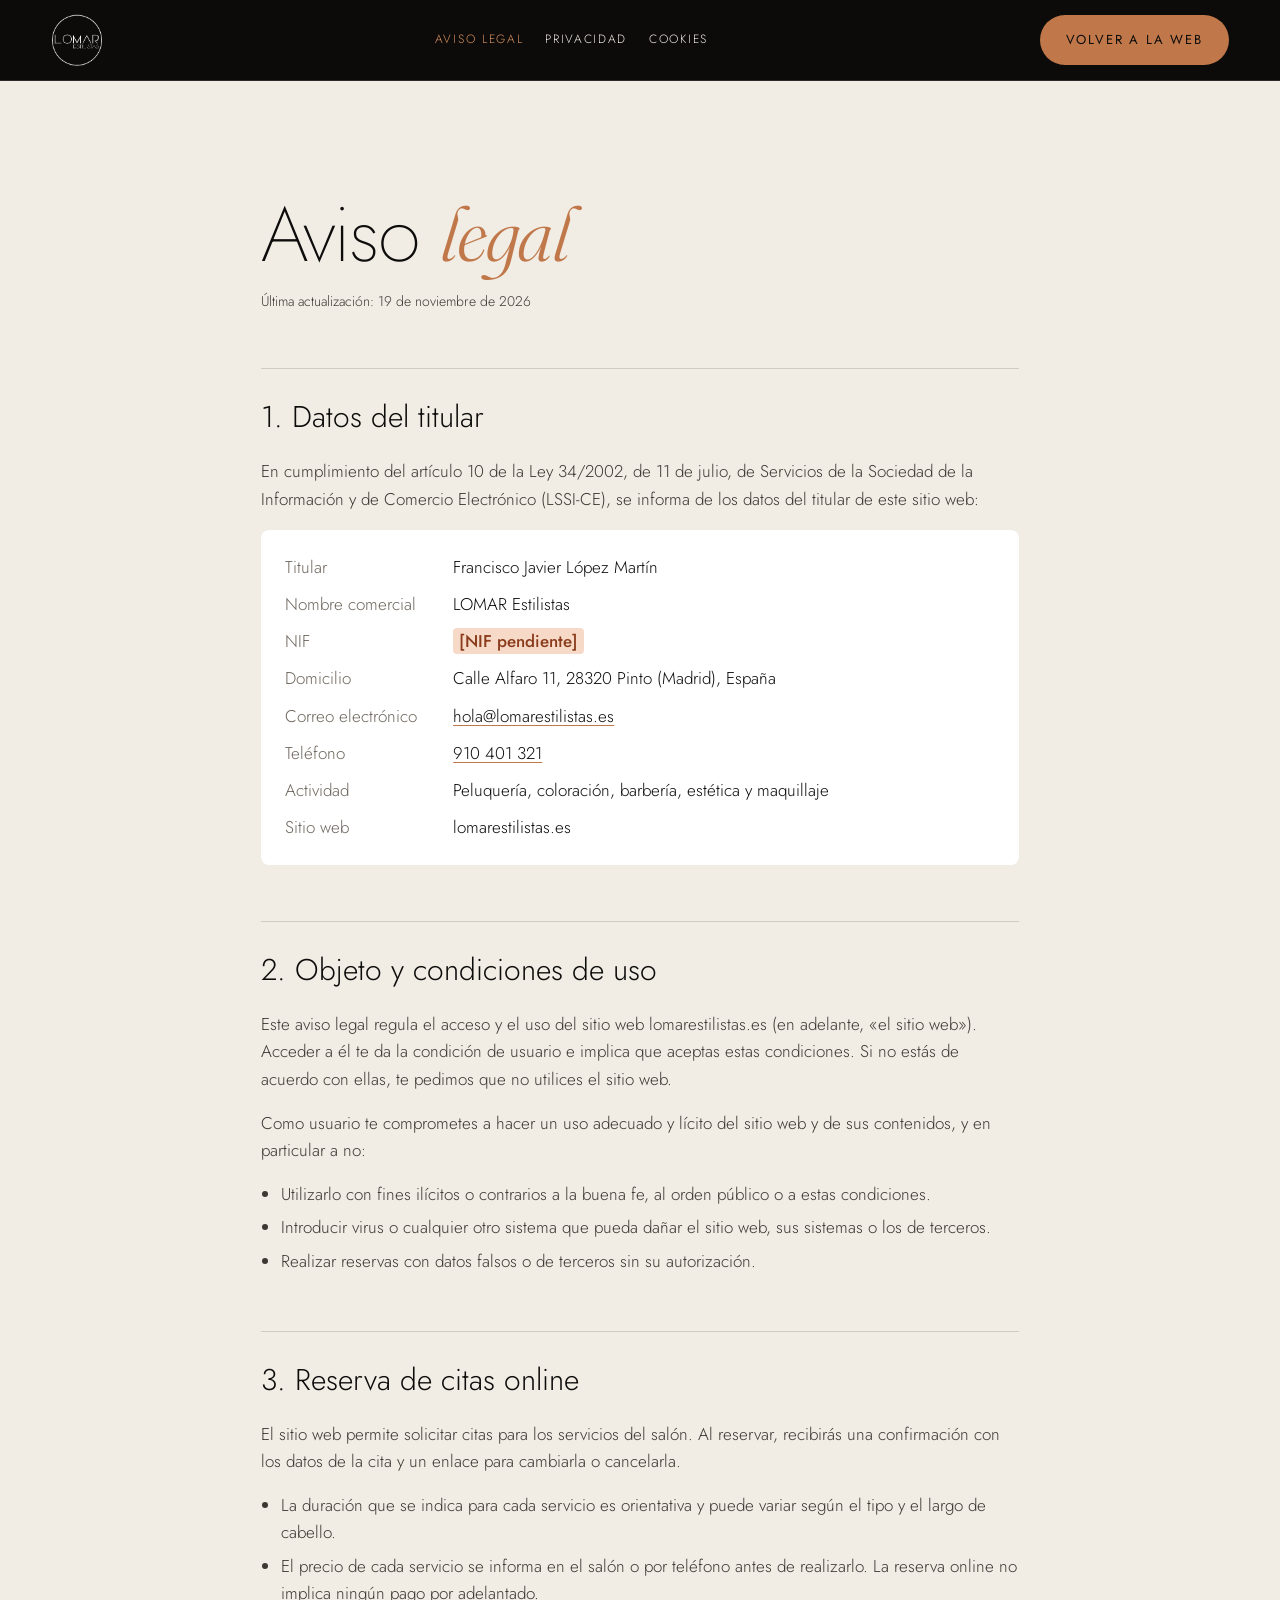
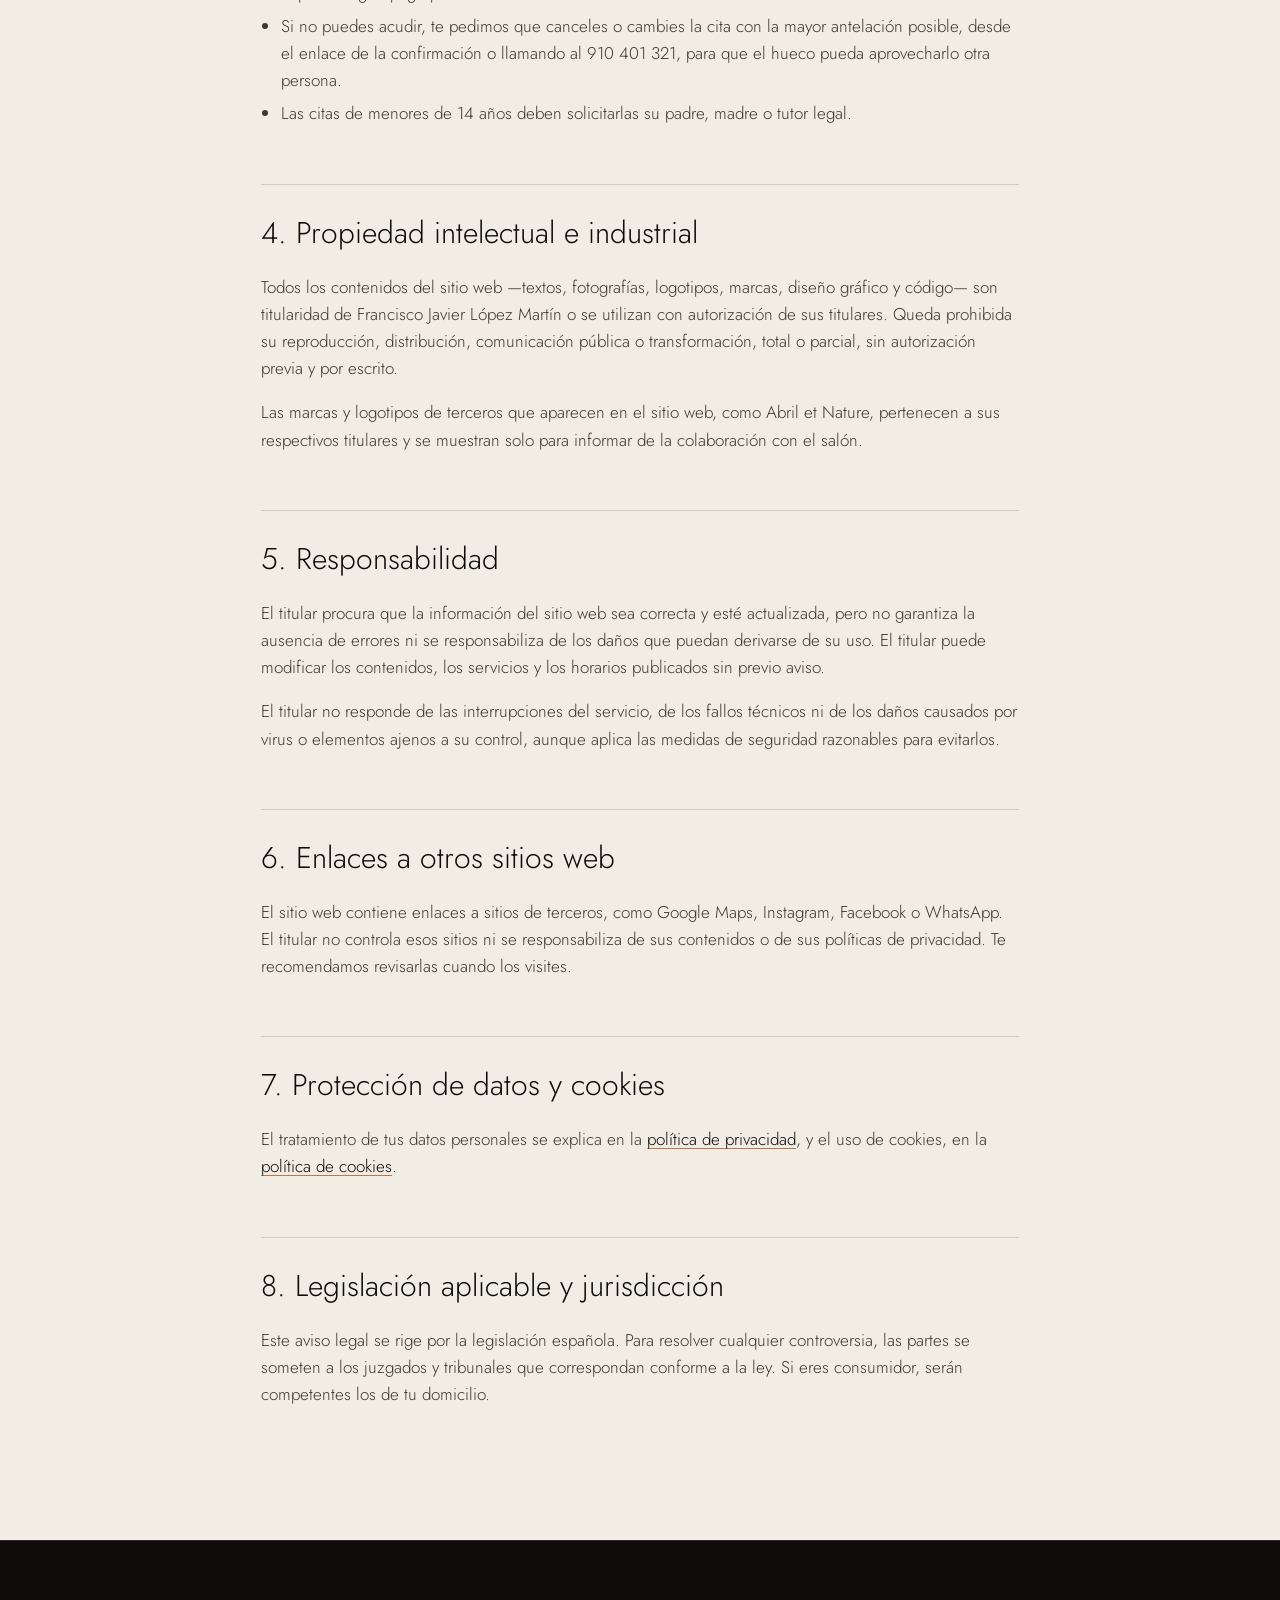
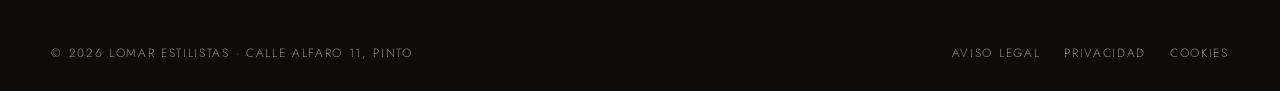
==== prototipo/aviso-legal.html @ d5538fc7 "Textos legales, fuentes locales y ajustes RGPD en la reserva - Aviso legal, política de privacidad y" ====
<!doctype html>
<html lang="es">
<head>
<meta charset="utf-8">
<meta name="viewport" content="width=device-width, initial-scale=1">
<title>Aviso legal · LOMAR Estilistas</title>
<meta name="robots" content="noindex,nofollow">
<meta name="theme-color" content="#0d0c0b">
<link rel="stylesheet" href="assets/css/fonts.css">
<link rel="stylesheet" href="assets/css/main.css">
</head>
<body>
<header class="legal-head">
  <a href="index.html" aria-label="Volver a la página de inicio"><img src="assets/img/logo-blanco.png" alt="LOMAR Estilistas"></a>
  <nav aria-label="Textos legales"><a href="aviso-legal.html" aria-current="page">Aviso legal</a><a href="privacidad.html">Privacidad</a><a href="cookies.html">Cookies</a></nav>
  <a class="btn btn--copper" href="index.html">Volver a la web</a>
</header>

<main class="legal">
  <div class="wrap">
    <h1>Aviso <em>legal</em></h1>
    <p class="legal__date">Última actualización: 19 de noviembre de 2026</p>

    <h2>1. Datos del titular</h2>
    <p>En cumplimiento del artículo 10 de la Ley 34/2002, de 11 de julio, de Servicios de la Sociedad de la Información y de Comercio Electrónico (LSSI-CE), se informa de los datos del titular de este sitio web:</p>
    <dl>
      <dt>Titular</dt><dd>Francisco Javier López Martín</dd>
      <dt>Nombre comercial</dt><dd>LOMAR Estilistas</dd>
      <dt>NIF</dt><dd><span class="pending">[NIF pendiente]</span></dd>
      <dt>Domicilio</dt><dd>Calle Alfaro 11, 28320 Pinto (Madrid), España</dd>
      <dt>Correo electrónico</dt><dd><a href="mailto:hola@lomarestilistas.es">hola@lomarestilistas.es</a></dd>
      <dt>Teléfono</dt><dd><a href="tel:+34910401321">910 401 321</a></dd>
      <dt>Actividad</dt><dd>Peluquería, coloración, barbería, estética y maquillaje</dd>
      <dt>Sitio web</dt><dd>lomarestilistas.es</dd>
    </dl>

    <h2>2. Objeto y condiciones de uso</h2>
    <p>Este aviso legal regula el acceso y el uso del sitio web lomarestilistas.es (en adelante, «el sitio web»). Acceder a él te da la condición de usuario e implica que aceptas estas condiciones. Si no estás de acuerdo con ellas, te pedimos que no utilices el sitio web.</p>
    <p>Como usuario te comprometes a hacer un uso adecuado y lícito del sitio web y de sus contenidos, y en particular a no:</p>
    <ul>
      <li>Utilizarlo con fines ilícitos o contrarios a la buena fe, al orden público o a estas condiciones.</li>
      <li>Introducir virus o cualquier otro sistema que pueda dañar el sitio web, sus sistemas o los de terceros.</li>
      <li>Realizar reservas con datos falsos o de terceros sin su autorización.</li>
    </ul>

    <h2>3. Reserva de citas online</h2>
    <p>El sitio web permite solicitar citas para los servicios del salón. Al reservar, recibirás una confirmación con los datos de la cita y un enlace para cambiarla o cancelarla.</p>
    <ul>
      <li>La duración que se indica para cada servicio es orientativa y puede variar según el tipo y el largo de cabello.</li>
      <li>El precio de cada servicio se informa en el salón o por teléfono antes de realizarlo. La reserva online no implica ningún pago por adelantado.</li>
      <li>Si no puedes acudir, te pedimos que canceles o cambies la cita con la mayor antelación posible, desde el enlace de la confirmación o llamando al 910 401 321, para que el hueco pueda aprovecharlo otra persona.</li>
      <li>Las citas de menores de 14 años deben solicitarlas su padre, madre o tutor legal.</li>
    </ul>

    <h2>4. Propiedad intelectual e industrial</h2>
    <p>Todos los contenidos del sitio web —textos, fotografías, logotipos, marcas, diseño gráfico y código— son titularidad de Francisco Javier López Martín o se utilizan con autorización de sus titulares. Queda prohibida su reproducción, distribución, comunicación pública o transformación, total o parcial, sin autorización previa y por escrito.</p>
    <p>Las marcas y logotipos de terceros que aparecen en el sitio web, como Abril et Nature, pertenecen a sus respectivos titulares y se muestran solo para informar de la colaboración con el salón.</p>

    <h2>5. Responsabilidad</h2>
    <p>El titular procura que la información del sitio web sea correcta y esté actualizada, pero no garantiza la ausencia de errores ni se responsabiliza de los daños que puedan derivarse de su uso. El titular puede modificar los contenidos, los servicios y los horarios publicados sin previo aviso.</p>
    <p>El titular no responde de las interrupciones del servicio, de los fallos técnicos ni de los daños causados por virus o elementos ajenos a su control, aunque aplica las medidas de seguridad razonables para evitarlos.</p>

    <h2>6. Enlaces a otros sitios web</h2>
    <p>El sitio web contiene enlaces a sitios de terceros, como Google Maps, Instagram, Facebook o WhatsApp. El titular no controla esos sitios ni se responsabiliza de sus contenidos o de sus políticas de privacidad. Te recomendamos revisarlas cuando los visites.</p>

    <h2>7. Protección de datos y cookies</h2>
    <p>El tratamiento de tus datos personales se explica en la <a href="privacidad.html">política de privacidad</a>, y el uso de cookies, en la <a href="cookies.html">política de cookies</a>.</p>

    <h2>8. Legislación aplicable y jurisdicción</h2>
    <p>Este aviso legal se rige por la legislación española. Para resolver cualquier controversia, las partes se someten a los juzgados y tribunales que correspondan conforme a la ley. Si eres consumidor, serán competentes los de tu domicilio.</p>
  </div>
</main>

<footer class="footer">
  <div class="wrap footer__bottom">
    <span>© 2026 LOMAR Estilistas · Calle Alfaro 11, Pinto</span>
    <nav><a href="aviso-legal.html">Aviso legal</a><a href="privacidad.html">Privacidad</a><a href="cookies.html">Cookies</a></nav>
  </div>
</footer>
</body>
</html>
---- prototipo/assets/css/fonts.css ----
/* Fuentes alojadas localmente (Jost y Fraunces, licencia SIL OFL). Sin peticiones a Google. */
/* Fraunces italic latin-ext */
@font-face {
  font-family: 'Fraunces';
  font-style: italic;
  font-weight: 300 500;
  font-display: swap;
  src: url(../fonts/fraunces-italic-latin-ext.woff2) format('woff2');
  unicode-range: U+0100-02BA, U+02BD-02C5, U+02C7-02CC, U+02CE-02D7, U+02DD-02FF, U+0304, U+0308, U+0329, U+1D00-1DBF, U+1E00-1E9F, U+1EF2-1EFF, U+2020, U+20A0-20AB, U+20AD-20C4, U+2113, U+2C60-2C7F, U+A720-A7FF;
}
/* Fraunces italic latin */
@font-face {
  font-family: 'Fraunces';
  font-style: italic;
  font-weight: 300 500;
  font-display: swap;
  src: url(../fonts/fraunces-italic-latin.woff2) format('woff2');
  unicode-range: U+0000-00FF, U+0131, U+0152-0153, U+02BB-02BC, U+02C6, U+02DA, U+02DC, U+0304, U+0308, U+0329, U+2000-206F, U+20AC, U+2122, U+2191, U+2193, U+2212, U+2215, U+FEFF, U+FFFD;
}
/* Fraunces normal latin-ext */
@font-face {
  font-family: 'Fraunces';
  font-style: normal;
  font-weight: 300 500;
  font-display: swap;
  src: url(../fonts/fraunces-normal-latin-ext.woff2) format('woff2');
  unicode-range: U+0100-02BA, U+02BD-02C5, U+02C7-02CC, U+02CE-02D7, U+02DD-02FF, U+0304, U+0308, U+0329, U+1D00-1DBF, U+1E00-1E9F, U+1EF2-1EFF, U+2020, U+20A0-20AB, U+20AD-20C4, U+2113, U+2C60-2C7F, U+A720-A7FF;
}
/* Fraunces normal latin */
@font-face {
  font-family: 'Fraunces';
  font-style: normal;
  font-weight: 300 500;
  font-display: swap;
  src: url(../fonts/fraunces-normal-latin.woff2) format('woff2');
  unicode-range: U+0000-00FF, U+0131, U+0152-0153, U+02BB-02BC, U+02C6, U+02DA, U+02DC, U+0304, U+0308, U+0329, U+2000-206F, U+20AC, U+2122, U+2191, U+2193, U+2212, U+2215, U+FEFF, U+FFFD;
}
/* Jost normal latin-ext */
@font-face {
  font-family: 'Jost';
  font-style: normal;
  font-weight: 200;
  font-display: swap;
  src: url(../fonts/jost-normal-latin-ext.woff2) format('woff2');
  unicode-range: U+0100-02BA, U+02BD-02C5, U+02C7-02CC, U+02CE-02D7, U+02DD-02FF, U+0304, U+0308, U+0329, U+1D00-1DBF, U+1E00-1E9F, U+1EF2-1EFF, U+2020, U+20A0-20AB, U+20AD-20C4, U+2113, U+2C60-2C7F, U+A720-A7FF;
}
/* Jost normal latin */
@font-face {
  font-family: 'Jost';
  font-style: normal;
  font-weight: 200;
  font-display: swap;
  src: url(../fonts/jost-normal-latin.woff2) format('woff2');
  unicode-range: U+0000-00FF, U+0131, U+0152-0153, U+02BB-02BC, U+02C6, U+02DA, U+02DC, U+0304, U+0308, U+0329, U+2000-206F, U+20AC, U+2122, U+2191, U+2193, U+2212, U+2215, U+FEFF, U+FFFD;
}
/* Jost normal latin-ext */
@font-face {
  font-family: 'Jost';
  font-style: normal;
  font-weight: 300;
  font-display: swap;
  src: url(../fonts/jost-normal-latin-ext.woff2) format('woff2');
  unicode-range: U+0100-02BA, U+02BD-02C5, U+02C7-02CC, U+02CE-02D7, U+02DD-02FF, U+0304, U+0308, U+0329, U+1D00-1DBF, U+1E00-1E9F, U+1EF2-1EFF, U+2020, U+20A0-20AB, U+20AD-20C4, U+2113, U+2C60-2C7F, U+A720-A7FF;
}
/* Jost normal latin */
@font-face {
  font-family: 'Jost';
  font-style: normal;
  font-weight: 300;
  font-display: swap;
  src: url(../fonts/jost-normal-latin.woff2) format('woff2');
  unicode-range: U+0000-00FF, U+0131, U+0152-0153, U+02BB-02BC, U+02C6, U+02DA, U+02DC, U+0304, U+0308, U+0329, U+2000-206F, U+20AC, U+2122, U+2191, U+2193, U+2212, U+2215, U+FEFF, U+FFFD;
}
/* Jost normal latin-ext */
@font-face {
  font-family: 'Jost';
  font-style: normal;
  font-weight: 400;
  font-display: swap;
  src: url(../fonts/jost-normal-latin-ext.woff2) format('woff2');
  unicode-range: U+0100-02BA, U+02BD-02C5, U+02C7-02CC, U+02CE-02D7, U+02DD-02FF, U+0304, U+0308, U+0329, U+1D00-1DBF, U+1E00-1E9F, U+1EF2-1EFF, U+2020, U+20A0-20AB, U+20AD-20C4, U+2113, U+2C60-2C7F, U+A720-A7FF;
}
/* Jost normal latin */
@font-face {
  font-family: 'Jost';
  font-style: normal;
  font-weight: 400;
  font-display: swap;
  src: url(../fonts/jost-normal-latin.woff2) format('woff2');
  unicode-range: U+0000-00FF, U+0131, U+0152-0153, U+02BB-02BC, U+02C6, U+02DA, U+02DC, U+0304, U+0308, U+0329, U+2000-206F, U+20AC, U+2122, U+2191, U+2193, U+2212, U+2215, U+FEFF, U+FFFD;
}
/* Jost normal latin-ext */
@font-face {
  font-family: 'Jost';
  font-style: normal;
  font-weight: 500;
  font-display: swap;
  src: url(../fonts/jost-normal-latin-ext.woff2) format('woff2');
  unicode-range: U+0100-02BA, U+02BD-02C5, U+02C7-02CC, U+02CE-02D7, U+02DD-02FF, U+0304, U+0308, U+0329, U+1D00-1DBF, U+1E00-1E9F, U+1EF2-1EFF, U+2020, U+20A0-20AB, U+20AD-20C4, U+2113, U+2C60-2C7F, U+A720-A7FF;
}
/* Jost normal latin */
@font-face {
  font-family: 'Jost';
  font-style: normal;
  font-weight: 500;
  font-display: swap;
  src: url(../fonts/jost-normal-latin.woff2) format('woff2');
  unicode-range: U+0000-00FF, U+0131, U+0152-0153, U+02BB-02BC, U+02C6, U+02DA, U+02DC, U+0304, U+0308, U+0329, U+2000-206F, U+20AC, U+2122, U+2191, U+2193, U+2212, U+2215, U+FEFF, U+FFFD;
}
---- prototipo/assets/css/main.css ----
/* ==========================================================
   LOMAR Estilistas — prototipo de diseño
   ========================================================== */
:root{
  --ink:#0d0c0b; --ink-2:#171513; --ink-3:#221f1c;
  --bone:#f1ece4; --bone-2:#e5ddd0; --sand:#cfc4b3;
  --muted:#8e877c; --muted-dark:#6d665c;
  --copper:#c0784a; --copper-2:#d8925f;
  --line:rgba(241,236,228,.14); --line-dark:rgba(13,12,11,.14);
  --sans:"Jost",system-ui,sans-serif;
  --serif:"Fraunces",Georgia,serif;
  --gutter:clamp(16px,4vw,56px);
  --ease:cubic-bezier(.77,0,.18,1);
  --ease-out:cubic-bezier(.16,1,.3,1);
}
*,*::before,*::after{box-sizing:border-box}
html{scroll-behavior:smooth;-webkit-text-size-adjust:100%}
body{margin:0;background:var(--ink);color:var(--bone);font-family:var(--sans);font-weight:300;font-size:17px;line-height:1.6;overflow-x:hidden;-webkit-font-smoothing:antialiased}
body.is-loading,body.is-locked{overflow:hidden}
img{display:block;max-width:100%}
a{color:inherit;text-decoration:none}
button{font:inherit;color:inherit;background:none;border:0;cursor:pointer;padding:0}
em{font-family:var(--serif);font-style:italic;font-weight:300}
.wrap{width:100%;max-width:1440px;margin:0 auto;padding:0 var(--gutter)}
.section--bone{background:var(--bone);color:var(--ink)}
.eyebrow{font-size:12px;letter-spacing:.22em;text-transform:uppercase;font-weight:400;margin:0 0 24px;opacity:.75}
.h2{font-size:clamp(44px,7vw,112px);line-height:.95;font-weight:200;letter-spacing:-.02em;margin:0}
.h2 em{color:var(--copper)}
.h3{font-size:clamp(26px,2.6vw,38px);line-height:1.1;font-weight:300;margin:0}
.dot{display:inline-block;width:8px;height:8px;border-radius:50%;background:#6fcf8e;box-shadow:0 0 0 0 rgba(111,207,142,.6);animation:pulse 2s infinite}
.dot.is-closed{background:#d0694f;box-shadow:none;animation:none}
@keyframes pulse{70%{box-shadow:0 0 0 10px rgba(111,207,142,0)}100%{box-shadow:0 0 0 0 rgba(111,207,142,0)}}

/* ---------- Botones ---------- */
.btn{position:relative;display:inline-flex;align-items:center;gap:12px;padding:15px 26px;border-radius:999px;font-size:13px;letter-spacing:.14em;text-transform:uppercase;font-weight:400;overflow:hidden;isolation:isolate;transition:color .5s var(--ease),transform .3s var(--ease-out),opacity .3s;white-space:nowrap}
.btn::before{content:"";position:absolute;inset:0;z-index:-1;border-radius:inherit;transform:translateY(101%);transition:transform .55s var(--ease)}
.btn:hover::before{transform:none}
.btn--copper{background:var(--copper);color:var(--ink)}
.btn--copper::before{background:var(--bone)}
.btn--light{background:var(--bone);color:var(--ink)}
.btn--light::before{background:var(--copper)}
.btn--outline{border:1px solid currentColor}
.btn--outline::before{background:var(--bone)}
.btn--outline:hover{color:var(--ink)}
.btn--ghost{padding-left:0;padding-right:0}
.btn--xl{padding:24px 40px;font-size:15px}
.btn[disabled]{opacity:.35;pointer-events:none}
.arrow{display:inline-block;width:18px;height:1px;background:currentColor;position:relative;transition:width .4s var(--ease)}
.arrow::after{content:"";position:absolute;right:0;top:-4px;width:8px;height:8px;border-top:1px solid currentColor;border-right:1px solid currentColor;transform:rotate(45deg)}
.btn:hover .arrow{width:28px}
.link-underline{position:relative;font-size:13px;letter-spacing:.14em;text-transform:uppercase;padding-bottom:4px;display:inline-block}
.link-underline::after{content:"";position:absolute;left:0;bottom:0;width:100%;height:1px;background:currentColor;transform-origin:right;transition:transform .6s var(--ease)}
.link-underline:hover::after{transform:scaleX(0);transform-origin:left;animation:line .9s var(--ease) .1s forwards}
@keyframes line{from{transform:scaleX(0);transform-origin:left}to{transform:scaleX(1);transform-origin:left}}

/* ---------- Cargador ---------- */
.loader{position:fixed;inset:0;z-index:100;background:var(--ink);display:flex;align-items:center;justify-content:center;flex-direction:column;gap:20px;transition:clip-path 1.1s var(--ease);clip-path:inset(0 0 0 0)}
.loader__word{display:flex;gap:.08em;font-size:clamp(56px,12vw,160px);font-weight:200;letter-spacing:.06em;overflow:hidden}
.loader__word span{display:inline-block;transform:translateY(110%);animation:up .9s var(--ease) forwards}
.loader__word span:nth-child(2){animation-delay:.06s}.loader__word span:nth-child(3){animation-delay:.12s}.loader__word span:nth-child(4){animation-delay:.18s}.loader__word span:nth-child(5){animation-delay:.24s}
.loader__count{font-size:12px;letter-spacing:.3em;color:var(--muted)}
body.is-loaded .loader{clip-path:inset(0 0 100% 0)}
@keyframes up{to{transform:none}}

/* ---------- Cursor ---------- */
.cursor{position:fixed;left:0;top:0;z-index:90;width:12px;height:12px;margin:-6px 0 0 -6px;border-radius:50%;background:var(--bone);mix-blend-mode:difference;pointer-events:none;transition:width .35s var(--ease-out),height .35s var(--ease-out),margin .35s var(--ease-out),background .3s;display:flex;align-items:center;justify-content:center}
.cursor.is-hover{width:44px;height:44px;margin:-22px 0 0 -22px}
.cursor.is-label{width:96px;height:96px;margin:-48px 0 0 -48px;background:var(--copper);mix-blend-mode:normal}
.cursor__label{font-size:11px;letter-spacing:.16em;text-transform:uppercase;color:var(--ink);opacity:0;transition:opacity .2s}
.cursor.is-label .cursor__label{opacity:1}
@media (hover:none),(pointer:coarse){.cursor{display:none}}

/* ---------- Navegación ---------- */
.nav{position:fixed;inset:0 0 auto;z-index:50;display:flex;align-items:center;justify-content:space-between;gap:24px;padding:18px var(--gutter);transition:transform .6s var(--ease),background .4s,padding .4s}
.nav.is-scrolled{background:rgba(13,12,11,.9);backdrop-filter:blur(14px);-webkit-backdrop-filter:blur(14px);padding-top:10px;padding-bottom:10px}
.nav.is-hidden{transform:translateY(-100%)}
.nav__logo img{width:64px;height:64px;object-fit:contain;transition:width .4s,height .4s}
.nav.is-scrolled .nav__logo img{width:48px;height:48px}
.nav__links{display:flex;gap:34px;font-size:13px;letter-spacing:.16em;text-transform:uppercase}
.nav__links a{position:relative;padding:4px 0}
.nav__links a::after{content:"";position:absolute;left:0;bottom:0;height:1px;width:100%;background:var(--copper);transform:scaleX(0);transform-origin:right;transition:transform .5s var(--ease)}
.nav__links a:hover::after,.nav__links a.is-current::after{transform:scaleX(1);transform-origin:left}
.nav__actions{display:flex;align-items:center;gap:22px}
.nav__tel{font-size:13px;letter-spacing:.12em}
.nav__burger{display:none;width:44px;height:44px;position:relative}
.nav__burger span{position:absolute;left:10px;right:10px;height:1px;background:var(--bone);transition:transform .5s var(--ease)}
.nav__burger span:first-child{top:18px}.nav__burger span:last-child{top:26px}
body.menu-open .nav__burger span:first-child{transform:translateY(4px) rotate(45deg)}
body.menu-open .nav__burger span:last-child{transform:translateY(-4px) rotate(-45deg)}
.menu{position:fixed;inset:0;z-index:45;background:var(--ink-2);display:flex;flex-direction:column;justify-content:center;padding:100px var(--gutter) 40px;clip-path:circle(0% at calc(100% - 40px) 40px);transition:clip-path .9s var(--ease);visibility:hidden}
body.menu-open .menu{clip-path:circle(150% at calc(100% - 40px) 40px);visibility:visible}
.menu nav{display:flex;flex-direction:column;gap:6px}
.menu nav a{font-size:clamp(40px,11vw,72px);font-weight:200;line-height:1.1;display:flex;align-items:baseline;gap:14px;transform:translateY(40px);opacity:0;transition:transform .8s var(--ease-out),opacity .8s}
.menu nav a small{font-size:12px;color:var(--copper);letter-spacing:.2em}
body.menu-open .menu nav a{transform:none;opacity:1}
body.menu-open .menu nav a:nth-child(2){transition-delay:.05s}body.menu-open .menu nav a:nth-child(3){transition-delay:.1s}body.menu-open .menu nav a:nth-child(4){transition-delay:.15s}body.menu-open .menu nav a:nth-child(5){transition-delay:.2s}
.menu__foot{margin-top:auto;display:flex;justify-content:space-between;font-size:13px;letter-spacing:.14em;text-transform:uppercase;color:var(--muted)}

/* ---------- Hero ---------- */
.hero{position:relative;height:100vh;height:100svh;min-height:620px;overflow:hidden;display:flex;flex-direction:column;justify-content:flex-end}
.hero__slides{position:absolute;inset:0}
.hero__slide{position:absolute;inset:0;margin:0;clip-path:inset(0 0 0 100%);transition:clip-path 1.4s var(--ease);z-index:1}
.hero__slide.is-active{clip-path:inset(0 0 0 0);z-index:2}
.hero__slide.is-leaving{clip-path:inset(0 0 0 0);z-index:1}
.hero__slide img{width:100%;height:100%;object-fit:cover;transform:scale(1.18);transition:transform 7s linear}
.hero__slide.is-active img{transform:scale(1.04)}
.hero__shade{position:absolute;inset:0;z-index:3;background:linear-gradient(180deg,rgba(13,12,11,.55) 0%,rgba(13,12,11,.1) 35%,rgba(13,12,11,.35) 60%,rgba(13,12,11,.92) 100%)}
.hero__content{position:relative;z-index:5;padding:0 var(--gutter);margin-bottom:clamp(110px,16vh,170px)}
.hero__eyebrow{display:flex;align-items:center;gap:12px}
.hero__title{font-size:clamp(46px,8.4vw,140px);line-height:.98;font-weight:200;letter-spacing:-.025em;margin:0 0 40px;max-width:14ch}
.line{display:block;overflow:hidden;padding-bottom:.08em}
.line>span{display:block;transform:translateY(110%);transition:transform 1.3s var(--ease)}
body.is-loaded .hero .line>span{transform:none}
body.is-loaded .hero .line:nth-child(2)>span{transition-delay:.12s}
.hero__rotator{position:relative;display:inline-grid;justify-items:start;color:var(--copper-2);vertical-align:bottom}
.hero__rotator span{grid-area:1/1;transform:translateY(100%);opacity:0;transition:transform .9s var(--ease),opacity .6s}
.hero__rotator span.is-active{transform:none;opacity:1}
.hero__rotator span.is-out{transform:translateY(-100%);opacity:0}
.hero__cta{display:flex;align-items:center;gap:32px;flex-wrap:wrap;opacity:0;transform:translateY(20px);transition:opacity 1s .5s,transform 1s .5s var(--ease-out)}
body.is-loaded .hero__cta,body.is-loaded .hero__eyebrow{opacity:1;transform:none}
.hero__eyebrow{opacity:0;transition:opacity 1s .3s}
.hero__bottom{position:absolute;z-index:5;left:0;right:0;bottom:0;display:grid;grid-template-columns:1fr auto 1fr;align-items:center;gap:20px;padding:24px var(--gutter);border-top:1px solid var(--line);font-size:12px;letter-spacing:.18em;text-transform:uppercase}
.hero__status{display:flex;align-items:center;gap:10px}
.hero__counter{display:flex;align-items:center;gap:14px}
.hero__counter i{display:block;width:120px;height:1px;background:var(--line);position:relative;overflow:hidden}
.hero__counter b{position:absolute;inset:0;background:var(--bone);transform-origin:left;transform:scaleX(0)}
.hero__scroll{justify-self:end;display:flex;align-items:center;gap:10px}
.hero__scroll::after{content:"";width:1px;height:28px;background:var(--bone);animation:scrollhint 2s var(--ease) infinite;transform-origin:top}
@keyframes scrollhint{0%{transform:scaleY(0)}50%{transform:scaleY(1);transform-origin:top}51%{transform-origin:bottom}100%{transform:scaleY(0);transform-origin:bottom}}
.hero__wordmark{position:absolute;z-index:4;right:-.04em;top:50%;transform:translateY(-58%);font-size:32vw;font-weight:200;line-height:1;letter-spacing:-.02em;color:transparent;-webkit-text-stroke:1px rgba(241,236,228,.18);pointer-events:none;white-space:nowrap}

/* ---------- Marquee ---------- */
.marquee{background:var(--bone);color:var(--ink);overflow:hidden;padding:22px 0;border-bottom:1px solid var(--line-dark)}
.marquee__track{display:flex;gap:40px;width:max-content;font-size:clamp(28px,4vw,56px);font-weight:200;text-transform:uppercase;letter-spacing:.02em;align-items:center;will-change:transform}
.marquee__track i{font-style:normal;color:var(--copper);font-size:.5em}
.marquee__track span:nth-of-type(even){font-family:var(--serif);font-style:italic;text-transform:none;font-weight:300}

/* ---------- Intro ---------- */
.intro{padding:clamp(90px,14vw,200px) 0}
.intro__grid{display:grid;grid-template-columns:repeat(12,1fr);gap:clamp(20px,3vw,48px);align-items:start}
.intro__grid>.eyebrow{grid-column:1/-1}
.intro__text{grid-column:1/-1;font-size:clamp(28px,4.1vw,64px);line-height:1.12;font-weight:300;letter-spacing:-.015em;margin:0 0 clamp(60px,8vw,120px)}
.intro__text em{color:var(--copper)}
.js-words .w{opacity:.14;transition:opacity .4s}
.js-words .w.is-on{opacity:1}
.intro__img{grid-column:2/7;margin:0;aspect-ratio:4/5;overflow:hidden}
.intro__img img{width:100%;height:120%;object-fit:cover}
.intro__aside{grid-column:8/12;align-self:end;font-size:18px}
.intro__brand{width:220px;filter:invert(1);mix-blend-mode:multiply;margin-bottom:24px}
.intro__aside p{margin:0 0 28px;color:var(--muted-dark)}
.intro__aside strong{color:var(--ink);font-weight:500}

/* ---------- Revelado de imágenes ---------- */
.reveal-img img{clip-path:inset(100% 0 0 0);transition:clip-path 1.6s var(--ease)}
.reveal-img.is-in img{clip-path:inset(0 0 0 0)}
[data-reveal]{opacity:0;transform:translateY(40px);transition:opacity 1s var(--ease-out),transform 1.2s var(--ease-out)}
[data-reveal].is-in{opacity:1;transform:none}
.split .sw{display:inline-block;overflow:hidden;vertical-align:top;padding-bottom:.1em;margin-bottom:-.1em}
.split .sw>span{display:inline-block;transform:translateY(110%);transition:transform 1.1s var(--ease)}
.split.is-in .sw>span{transform:none}

/* ---------- Encabezados de sección ---------- */
.section-head{margin-bottom:clamp(48px,6vw,90px);display:grid;gap:8px}
.section-head--row{display:flex;justify-content:space-between;align-items:end;gap:24px;flex-wrap:wrap}
.section-head__note{color:var(--muted);margin:18px 0 0;max-width:44ch}

/* ---------- Servicios ---------- */
.services{padding:clamp(90px,12vw,180px) 0;position:relative}
.svc{list-style:none;margin:0;padding:0;border-top:1px solid var(--line)}
.svc__item{border-bottom:1px solid var(--line)}
.svc__row{width:100%;display:grid;grid-template-columns:70px 1fr auto 52px;align-items:center;gap:20px;padding:clamp(22px,2.6vw,36px) 0;text-align:left;transition:padding .5s var(--ease),color .4s}
.svc__num{font-size:12px;letter-spacing:.2em;color:var(--muted)}
.svc__name{font-size:clamp(28px,4.2vw,64px);font-weight:200;line-height:1;letter-spacing:-.015em;transition:transform .6s var(--ease)}
.svc__count{font-size:12px;letter-spacing:.18em;text-transform:uppercase;color:var(--muted)}
.svc__plus{width:52px;height:52px;border:1px solid var(--line);border-radius:50%;position:relative;transition:background .4s,border-color .4s,transform .6s var(--ease)}
.svc__plus::before,.svc__plus::after{content:"";position:absolute;left:50%;top:50%;width:16px;height:1px;background:currentColor;transform:translate(-50%,-50%)}
.svc__plus::after{transform:translate(-50%,-50%) rotate(90deg);transition:transform .5s var(--ease)}
.svc__row:hover .svc__name{transform:translateX(18px)}
.svc__row:hover .svc__plus{background:var(--copper);border-color:var(--copper);color:var(--ink)}
.svc__item.is-open .svc__plus{transform:rotate(180deg)}
.svc__item.is-open .svc__plus::after{transform:translate(-50%,-50%) rotate(0)}
.svc__item.is-open .svc__name{color:var(--copper-2)}
.svc__panel{display:grid;grid-template-rows:0fr;transition:grid-template-rows .7s var(--ease)}
.svc__item.is-open .svc__panel{grid-template-rows:1fr}
.svc__panel>div{overflow:hidden}
.svc__list{list-style:none;margin:0;padding:0 0 36px 90px;columns:2;column-gap:56px}
.svc__list li{break-inside:avoid;display:flex;justify-content:space-between;align-items:baseline;gap:16px;padding:13px 0;border-bottom:1px dashed var(--line);font-size:16px}
.svc__list li span:last-child{flex:none;color:var(--muted);font-size:13px;letter-spacing:.06em}
.svc__list li button{text-align:left;transition:color .3s}
.svc__list li button:hover{color:var(--copper-2)}
.svc-float{position:fixed;left:0;top:0;z-index:20;width:300px;aspect-ratio:4/5;pointer-events:none;overflow:hidden;opacity:0;transform:scale(.6);transition:opacity .35s,transform .5s var(--ease-out);border-radius:4px}
.svc-float.is-on{opacity:1;transform:scale(1)}
.svc-float img{width:100%;height:100%;object-fit:cover}

/* ---------- Color (scroll horizontal) ---------- */
.color{position:relative;height:var(--h,320vh);background:var(--ink-2)}
.color__pin{position:sticky;top:0;height:100vh;height:100svh;display:flex;align-items:center;gap:clamp(40px,5vw,80px);overflow:hidden;padding-left:var(--gutter)}
.color__intro{flex:none;width:min(420px,80vw);will-change:transform}
.color__intro p{color:var(--muted);margin:28px 0}
.color__swatches{display:flex;gap:6px}
.color__swatches i{width:34px;height:34px;border-radius:50%;background:var(--c);transition:transform .5s var(--ease-out)}
.color__swatches i:hover{transform:translateY(-8px) scale(1.15)}
.color__track{display:flex;gap:28px;will-change:transform}
.ccard{flex:none;width:clamp(260px,26vw,380px);position:relative}
.ccard figure{margin:0 0 20px;aspect-ratio:4/5;overflow:hidden;border-radius:2px}
.ccard img{width:100%;height:100%;object-fit:cover;transition:transform 1.2s var(--ease-out),filter .8s}
.ccard:hover img{transform:scale(1.08)}
.ccard>span{position:absolute;top:16px;left:16px;font-size:12px;letter-spacing:.2em;background:var(--ink);padding:6px 10px}
.ccard h3{font-size:34px;font-weight:200;margin:0 0 6px}
.ccard p{margin:0 0 10px;color:var(--muted);font-size:15px}
.ccard small{font-size:11px;letter-spacing:.18em;text-transform:uppercase;color:var(--copper-2)}
.ccard--cta{display:flex;flex-direction:column;justify-content:center;gap:28px;padding:40px;border:1px solid var(--line);aspect-ratio:4/5;align-self:flex-start;margin-right:var(--gutter)}

/* ---------- Equipo ---------- */
.team{padding:clamp(90px,12vw,180px) 0}
.team__grid{display:grid;grid-template-columns:1fr 1fr;gap:clamp(24px,4vw,64px)}
.team__grid .member:nth-child(2){margin-top:clamp(0px,12vw,180px)}
.member{transform-style:preserve-3d;transition:transform .6s var(--ease-out)}
.member__img{position:relative;margin:0 0 28px;aspect-ratio:4/5;overflow:hidden;border-radius:2px;background:var(--bone-2)}
.member__img img{position:absolute;inset:0;width:100%;height:100%;object-fit:cover;transition:transform 1.2s var(--ease-out),clip-path .9s var(--ease)}
.member__alt{clip-path:inset(0 0 100% 0)}
.member:hover .member__alt{clip-path:inset(0 0 0 0)}
.member:hover .member__img img{transform:scale(1.05)}
.member__name{font-size:clamp(48px,6vw,96px);font-weight:200;line-height:1;margin:0 0 8px;letter-spacing:-.02em}
.member__role{font-size:13px;letter-spacing:.16em;text-transform:uppercase;color:var(--muted-dark);margin:0 0 22px}
.member blockquote{margin:0 0 26px;font-family:var(--serif);font-style:italic;font-size:20px;line-height:1.45;max-width:46ch}
.is-pending{color:#b0533a;font-family:var(--sans)!important;font-style:normal!important;font-size:14px!important;border:1px dashed currentColor;padding:10px 14px;display:inline-block}

/* ---------- Galería ---------- */
.gallery{padding:clamp(90px,12vw,180px) 0 clamp(60px,8vw,120px);overflow:hidden}
.gallery__cols{display:grid;grid-template-columns:repeat(4,1fr);gap:clamp(10px,1.6vw,24px);padding:0 var(--gutter);height:clamp(620px,110vw,1300px);overflow:hidden;align-items:start}
.gcol{display:flex;flex-direction:column;gap:clamp(10px,1.6vw,24px);will-change:transform}
.gcol figure{margin:0;overflow:hidden;border-radius:2px}
.gcol img{width:100%;aspect-ratio:3/4;object-fit:cover;transition:transform 1.2s var(--ease-out)}
.gcol figure:nth-child(2) img{aspect-ratio:4/5}
.gcol figure:hover img{transform:scale(1.06)}
.gcol:nth-child(even){margin-top:-140px}

/* ---------- Reseñas ---------- */
.reviews{padding:clamp(90px,12vw,180px) 0}
.reviews__big{font-size:clamp(38px,5.5vw,84px);font-weight:200;line-height:1;margin:0 0 48px;letter-spacing:-.02em}
.reviews__big em{color:var(--copper)}
.reviews__placeholder{border:1px dashed var(--muted);padding:32px;display:grid;gap:6px;max-width:720px;color:var(--muted-dark)}
.reviews__placeholder strong{color:var(--ink);font-weight:500}

/* ---------- CTA ---------- */
.cta{padding:clamp(80px,10vw,140px) 0;background:var(--copper);color:var(--ink);overflow:hidden}
.cta__marquee{white-space:nowrap;font-size:clamp(70px,14vw,220px);font-weight:200;line-height:1;letter-spacing:-.03em;margin-bottom:40px}
.cta__marquee div{display:inline-block;will-change:transform}
.cta__inner{display:flex;align-items:center;gap:36px;flex-wrap:wrap}
.cta__inner p{max-width:36ch;margin:0;font-size:19px}
.cta .btn--copper{background:var(--ink);color:var(--bone)}
.cta .btn--copper::before{background:var(--bone)}
.cta .btn--copper:hover{color:var(--ink)}

/* ---------- Contacto ---------- */
.contact{padding:clamp(90px,12vw,180px) 0}
.contact__grid{display:grid;grid-template-columns:1fr 1fr;gap:clamp(40px,6vw,100px)}
.contact address{font-style:normal;font-size:clamp(24px,2.4vw,34px);font-weight:200;line-height:1.3;margin:40px 0 28px}
.contact__links{display:flex;flex-direction:column;gap:8px;margin:0 0 36px}
.contact__links a{width:max-content;border-bottom:1px solid transparent;transition:border-color .3s,color .3s}
.contact__links a:hover{color:var(--copper-2);border-color:currentColor}
.hours{width:100%;border-collapse:collapse;margin-bottom:36px}
.hours caption{text-align:left}
.hours th,.hours td{padding:15px 0;border-bottom:1px solid var(--line);font-weight:300;text-align:left}
.hours td{text-align:right;color:var(--muted)}
.hours tr.is-today th,.hours tr.is-today td{color:var(--copper-2)}
.hours tr.is-today th::after{content:"Hoy";margin-left:10px;font-size:10px;letter-spacing:.18em;text-transform:uppercase;border:1px solid currentColor;padding:2px 6px;border-radius:99px;vertical-align:middle}
.map{aspect-ratio:16/10;background:var(--ink-3);overflow:hidden;border-radius:2px}
.map iframe{width:100%;height:100%;border:0;filter:grayscale(1) invert(.92) contrast(.9)}

/* ---------- Footer ---------- */
.footer{border-top:1px solid var(--line);padding:clamp(60px,8vw,110px) 0 28px}
.footer__top{display:flex;align-items:center;gap:40px;flex-wrap:wrap;margin-bottom:70px}
.footer__top img{width:110px;height:110px;object-fit:contain}
.footer__claim{font-size:clamp(28px,3.4vw,52px);font-weight:200;line-height:1.05;margin:0;flex:1}
.footer__bottom{display:flex;justify-content:space-between;gap:20px;flex-wrap:wrap;font-size:12px;letter-spacing:.14em;text-transform:uppercase;color:var(--muted)}
.footer__bottom nav{display:flex;gap:24px}

/* ==========================================================
   RESERVA
   ========================================================== */
.book{position:fixed;inset:0;z-index:80;visibility:hidden}
.book.is-open{visibility:visible}
.book__backdrop{position:absolute;inset:0;background:rgba(13,12,11,.6);backdrop-filter:blur(6px);opacity:0;transition:opacity .6s}
.book.is-open .book__backdrop{opacity:1}
.book__panel{position:absolute;top:0;right:0;bottom:0;width:min(680px,100%);background:var(--bone);color:var(--ink);display:flex;flex-direction:column;transform:translateX(100%);transition:transform .8s var(--ease)}
.book.is-open .book__panel{transform:none}
.book__head{display:flex;justify-content:space-between;align-items:flex-start;padding:28px 36px 12px}
.book__head .eyebrow{margin-bottom:6px}
.book__title{font-size:clamp(30px,4vw,44px);font-weight:200;margin:0;line-height:1.05}
.book__close{width:48px;height:48px;border-radius:50%;border:1px solid var(--line-dark);font-size:16px;transition:background .3s,transform .5s var(--ease)}
.book__close:hover{background:var(--ink);color:var(--bone);transform:rotate(90deg)}
.book__steps{list-style:none;display:flex;gap:6px;margin:0;padding:10px 36px 20px;counter-reset:s}
.book__steps li{flex:1;font-size:11px;letter-spacing:.14em;text-transform:uppercase;color:var(--muted);padding-top:10px;border-top:2px solid var(--line-dark);counter-increment:s;transition:color .3s,border-color .3s}
.book__steps li::before{content:counter(s,decimal-leading-zero) " "}
.book__steps li.is-active,.book__steps li.is-done{color:var(--ink);border-color:var(--copper)}
.book__body{flex:1;overflow-y:auto;padding:4px 36px 24px;overscroll-behavior:contain}
.book__foot{border-top:1px solid var(--line-dark);padding:18px 36px;display:flex;align-items:center;justify-content:space-between;gap:16px;background:var(--bone)}
.book__summary{font-size:14px;line-height:1.35;min-width:0}
.book__summary b{font-weight:500;display:block;white-space:nowrap;overflow:hidden;text-overflow:ellipsis;max-width:300px}
.book__summary span{color:var(--muted-dark)}
.book__nav{display:flex;align-items:center;gap:22px;flex:none}
.book .btn--copper::before{background:var(--ink)}
.book .btn--copper:hover{color:var(--bone)}
.step{animation:stepin .6s var(--ease-out)}
@keyframes stepin{from{opacity:0;transform:translateX(30px)}to{opacity:1;transform:none}}

.b-search{width:100%;border:0;border-bottom:1px solid var(--line-dark);background:none;font:inherit;font-size:18px;padding:12px 0;margin-bottom:12px;outline:none}
.b-search:focus{border-color:var(--copper)}
.b-tabs{display:flex;gap:8px;overflow-x:auto;padding:6px 0 18px;scrollbar-width:none}
.b-tabs button{flex:none;font-size:12px;letter-spacing:.1em;text-transform:uppercase;padding:9px 14px;border-radius:99px;border:1px solid var(--line-dark);transition:background .3s,color .3s}
.b-tabs button.is-active{background:var(--ink);color:var(--bone);border-color:var(--ink)}
.b-list{list-style:none;margin:0;padding:0}
.b-opt{width:100%;display:flex;justify-content:space-between;align-items:center;gap:16px;padding:16px 18px;margin-bottom:8px;border:1px solid var(--line-dark);border-radius:6px;text-align:left;transition:border-color .3s,background .3s,transform .3s var(--ease-out)}
.b-opt:hover{border-color:var(--ink);transform:translateX(4px)}
.b-opt.is-selected{background:var(--ink);color:var(--bone);border-color:var(--ink)}
.b-opt small{flex:none;font-size:12px;letter-spacing:.08em;color:var(--muted-dark)}
.b-opt.is-selected small{color:var(--sand)}
.b-group{font-size:11px;letter-spacing:.2em;text-transform:uppercase;color:var(--muted-dark);margin:22px 0 10px}
.b-staff{display:grid;grid-template-columns:repeat(3,1fr);gap:14px}
.b-person{border:1px solid var(--line-dark);border-radius:8px;overflow:hidden;text-align:left;transition:border-color .3s,transform .4s var(--ease-out)}
.b-person:hover{transform:translateY(-4px);border-color:var(--ink)}
.b-person.is-selected{border-color:var(--copper);box-shadow:0 0 0 2px var(--copper)}
.b-person figure{margin:0;aspect-ratio:1;background:var(--bone-2);display:flex;align-items:center;justify-content:center;font-size:38px;font-weight:200}
.b-person img{width:100%;height:100%;object-fit:cover}
.b-person div{padding:12px 14px}
.b-person b{font-weight:500;display:block}
.b-person span{font-size:12px;color:var(--muted-dark)}
.b-person[disabled]{opacity:.35;pointer-events:none}
.b-month{display:flex;justify-content:space-between;align-items:center;margin-bottom:12px;font-size:14px;letter-spacing:.12em;text-transform:uppercase}
.b-month button{width:40px;height:40px;border-radius:50%;border:1px solid var(--line-dark)}
.b-month button[disabled]{opacity:.3}
.b-days{display:grid;grid-template-columns:repeat(7,1fr);gap:4px;margin-bottom:26px}
.b-days .dow{font-size:11px;text-align:center;color:var(--muted-dark);letter-spacing:.1em;padding-bottom:4px}
.b-day{width:44px;height:44px;justify-self:center;border-radius:50%;display:flex;flex-direction:column;align-items:center;justify-content:center;font-size:15px;position:relative;transition:background .25s,color .25s}
.b-day:hover:not([disabled]){background:var(--bone-2)}
.b-day[disabled]{color:#bdb4a6;cursor:default}
.b-day.is-selected{background:var(--ink);color:var(--bone)}
.b-day i{position:absolute;bottom:4px;width:4px;height:4px;border-radius:50%;background:var(--copper)}
.b-day.is-full i{background:#bdb4a6}
.b-slots{display:grid;grid-template-columns:repeat(auto-fill,minmax(86px,1fr));gap:8px}
.b-slot{padding:11px 0;border:1px solid var(--line-dark);border-radius:6px;font-size:15px;transition:background .25s,border-color .25s}
.b-slot:hover{border-color:var(--ink)}
.b-slot.is-selected{background:var(--copper);border-color:var(--copper)}
.b-empty{color:var(--muted-dark);padding:18px;border:1px dashed var(--line-dark);border-radius:6px}
.b-hold{display:flex;align-items:center;gap:10px;font-size:13px;background:#e9dccb;border-radius:6px;padding:12px 14px;margin-bottom:22px}
.b-hold b{font-variant-numeric:tabular-nums;font-weight:500}
.b-form{display:grid;gap:16px}
.b-field{display:grid;gap:6px}
.b-field label{font-size:12px;letter-spacing:.14em;text-transform:uppercase;color:var(--muted-dark)}
.b-field input,.b-field textarea{font:inherit;font-size:17px;padding:12px 14px;border:1px solid var(--line-dark);border-radius:6px;background:#fff;outline:none;transition:border-color .3s}
.b-field input:focus,.b-field textarea:focus{border-color:var(--copper)}
.b-field input.is-invalid{border-color:#c0472b}
.b-check{display:flex;gap:10px;align-items:flex-start;font-size:14px;color:var(--muted-dark)}
.b-check input{margin-top:4px;accent-color:var(--copper)}
.b-done{text-align:center;padding:30px 0}
.b-done__icon{width:84px;height:84px;margin:0 auto 22px;border-radius:50%;background:var(--copper);display:flex;align-items:center;justify-content:center}
.b-done__icon svg{width:36px;stroke:var(--ink);stroke-width:2;fill:none;stroke-dasharray:40;stroke-dashoffset:40;animation:draw .8s .3s var(--ease) forwards}
@keyframes draw{to{stroke-dashoffset:0}}
.b-done h3{font-size:36px;font-weight:200;margin:0 0 10px}
.b-card{text-align:left;background:#fff;border-radius:8px;padding:20px 22px;margin:26px 0;display:grid;gap:10px}
.b-card div{display:flex;justify-content:space-between;gap:16px;font-size:15px}
.b-card dt{color:var(--muted-dark)}
.b-card dd{margin:0;text-align:right;font-weight:400}
.b-done__actions{display:flex;gap:12px;justify-content:center;flex-wrap:wrap}
.b-done__actions .btn--outline:hover{color:var(--bone)}
.b-done__actions .btn--outline::before{background:var(--ink)}
.b-note{font-size:13px;color:var(--muted-dark);margin-top:18px}

/* ---------- Responsive ---------- */
@media (max-width:1100px){
  .nav__links,.nav__tel{display:none}
  .nav__burger{display:block}
}
@media (max-width:820px){
  body{font-size:16px}
  .nav__actions .btn{padding:12px 18px;font-size:11px}
  .nav__logo img{width:52px;height:52px}
  .hero__bottom{grid-template-columns:1fr auto}
  .hero__counter{display:none}
  .hero__wordmark{font-size:46vw;top:30%}
  .hero__cta{gap:22px}
  .intro__img{grid-column:1/-1}
  .intro__aside{grid-column:1/-1}
  .svc__row{grid-template-columns:1fr 44px;gap:12px}
  .svc__num,.svc__count{display:none}
  .svc__plus{width:44px;height:44px}
  .svc__list{columns:1;padding-left:0}
  .svc-float{display:none}
  .color{height:auto!important}
  .color__pin{position:relative;height:auto;flex-direction:column;align-items:stretch;padding:90px 0}
  .color__intro{padding:0 var(--gutter);width:auto}
  .color__track{overflow-x:auto;scroll-snap-type:x mandatory;padding:0 var(--gutter) 10px;transform:none!important;scrollbar-width:none}
  .ccard{scroll-snap-align:start;width:76vw}
  .ccard--cta{margin-right:0}
  .team__grid{grid-template-columns:1fr}
  .team__grid .member:nth-child(2){margin-top:30px}
  .gallery__cols{grid-template-columns:repeat(2,1fr);height:auto}
  .gcol:nth-child(n+3){display:none}
  .gcol:nth-child(even){margin-top:40px}
  .contact__grid{grid-template-columns:1fr}
  .book__head,.book__body,.book__foot{padding-left:20px;padding-right:20px}
  .book__steps{padding-left:20px;padding-right:20px}
  .book__steps li{font-size:0}
  .book__steps li::before{font-size:11px}
  .b-staff{grid-template-columns:repeat(2,1fr)}
  .book__summary b{max-width:150px}
  .book__foot{flex-wrap:wrap;gap:12px}
  .book__summary{width:100%}
  .book__summary b{max-width:none}
  .book__nav{width:100%}
  .book__nav .js-next{flex:1;justify-content:center}
  .color__intro{transform:none!important}
}
@media (prefers-reduced-motion:reduce){
  *,*::before,*::after{animation-duration:.01ms!important;animation-iteration-count:1!important;transition-duration:.01ms!important;scroll-behavior:auto!important}
}

/* ---------- Aviso de prototipo (quitar en producción) ---------- */
.proto-badge{position:fixed;left:16px;bottom:16px;z-index:95;background:var(--bone);color:var(--ink);font-size:11px;letter-spacing:.12em;text-transform:uppercase;padding:8px 12px;border-radius:99px;box-shadow:0 4px 18px rgba(0,0,0,.25);pointer-events:none}
@media (max-width:820px){.proto-badge{left:50%;transform:translateX(-50%);bottom:10px;white-space:nowrap;font-size:10px}}

/* ---------- Información básica RGPD en la reserva ---------- */
.b-legal{font-size:12px;line-height:1.5;color:var(--muted-dark);margin:4px 0 0;padding:12px 14px;border:1px solid var(--line-dark);border-radius:6px}
.b-legal b{font-weight:500;color:var(--ink)}
.b-legal a{text-decoration:underline}

/* ---------- Páginas legales ---------- */
.legal-head{position:sticky;top:0;z-index:10;display:flex;align-items:center;justify-content:space-between;gap:16px;padding:14px var(--gutter);background:rgba(13,12,11,.94);backdrop-filter:blur(12px);-webkit-backdrop-filter:blur(12px);border-bottom:1px solid var(--line)}
.legal-head img{width:52px;height:52px;object-fit:contain}
.legal-head nav{display:flex;gap:22px;font-size:12px;letter-spacing:.14em;text-transform:uppercase}
.legal-head nav a[aria-current]{color:var(--copper-2)}
.legal{background:var(--bone);color:var(--ink);padding:clamp(60px,9vw,130px) 0}
.legal .wrap{max-width:860px}
.legal h1{font-size:clamp(40px,6vw,80px);font-weight:200;line-height:1;letter-spacing:-.02em;margin:0 0 16px}
.legal h1 em{color:var(--copper)}
.legal__date{color:var(--muted-dark);font-size:14px;margin:0 0 56px}
.legal h2{font-size:clamp(22px,2.4vw,30px);font-weight:300;margin:56px 0 14px;padding-top:24px;border-top:1px solid var(--line-dark)}
.legal h3{font-size:18px;font-weight:500;margin:28px 0 8px}
.legal p,.legal li{color:#3c3832}
.legal ul{padding-left:20px}
.legal li{margin-bottom:6px}
.legal a{color:var(--ink);text-decoration:underline;text-decoration-color:var(--copper);text-underline-offset:3px}
.legal strong{font-weight:500;color:var(--ink)}
.legal dl{display:grid;grid-template-columns:minmax(140px,max-content) 1fr;gap:10px 28px;margin:0;padding:24px;background:#fff;border-radius:8px}
.legal dt{color:var(--muted-dark)}
.legal dd{margin:0}
.legal .tbl{overflow-x:auto;margin:16px 0}
.legal table{width:100%;border-collapse:collapse;font-size:15px;background:#fff;border-radius:8px;overflow:hidden;min-width:560px}
.legal th,.legal td{text-align:left;vertical-align:top;padding:12px 14px;border-bottom:1px solid var(--line-dark)}
.legal th{font-weight:500;font-size:12px;letter-spacing:.1em;text-transform:uppercase;color:var(--muted-dark);background:var(--bone-2)}
.legal code{font-size:13px;background:var(--bone-2);padding:1px 6px;border-radius:4px;word-break:break-all}
.pending{background:#f6d9c7;color:#8a3b1c;padding:1px 6px;border-radius:4px;font-weight:500}
@media (max-width:820px){.legal table{min-width:0}.legal thead{display:none}.legal tr{display:block;border-bottom:1px solid var(--line-dark)}.legal td{display:block;border:0;padding:4px 16px}.legal td:first-child{padding-top:16px;font-weight:500;color:var(--ink)}.legal td:last-child{padding-bottom:16px}.legal td::before{content:attr(data-label);display:block;font-size:11px;letter-spacing:.12em;text-transform:uppercase;color:var(--muted-dark);font-weight:400}.legal-head nav{display:none}.legal dl{grid-template-columns:1fr;gap:2px}.legal dd{margin-bottom:12px}}
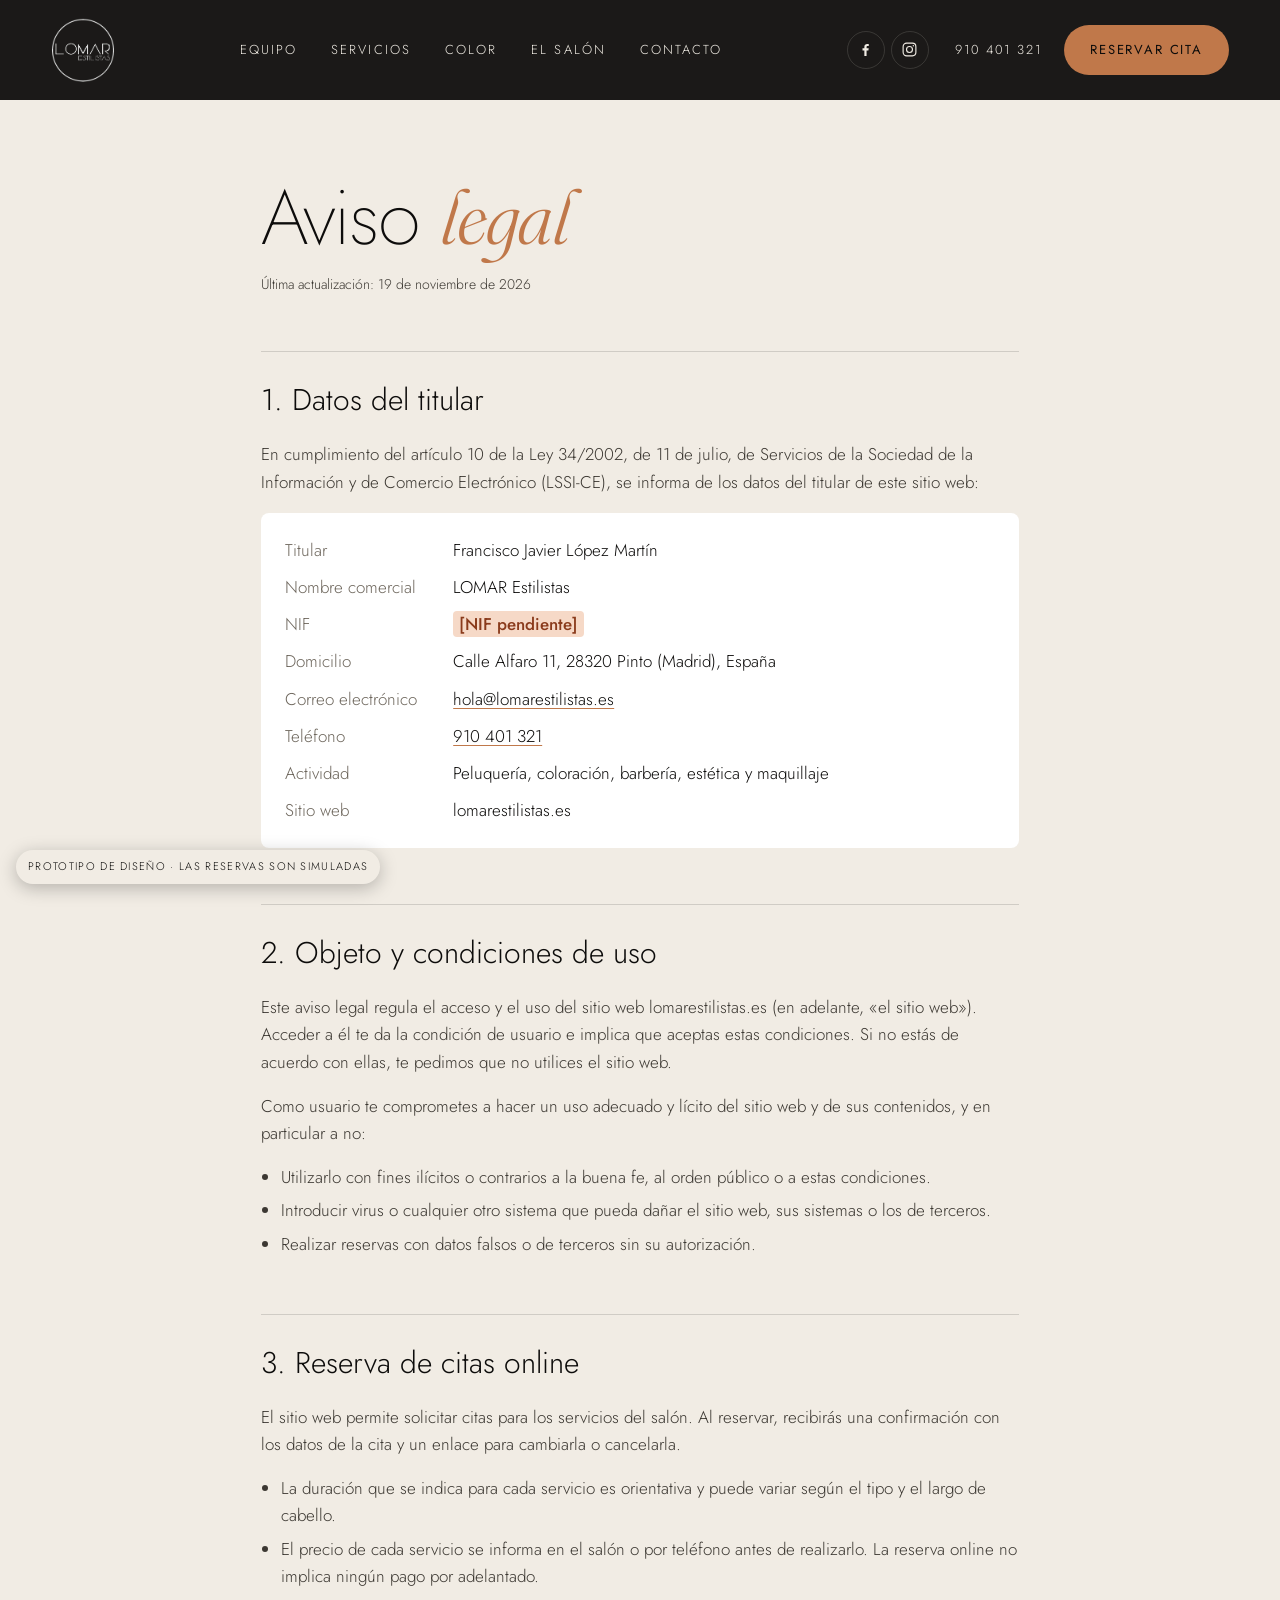
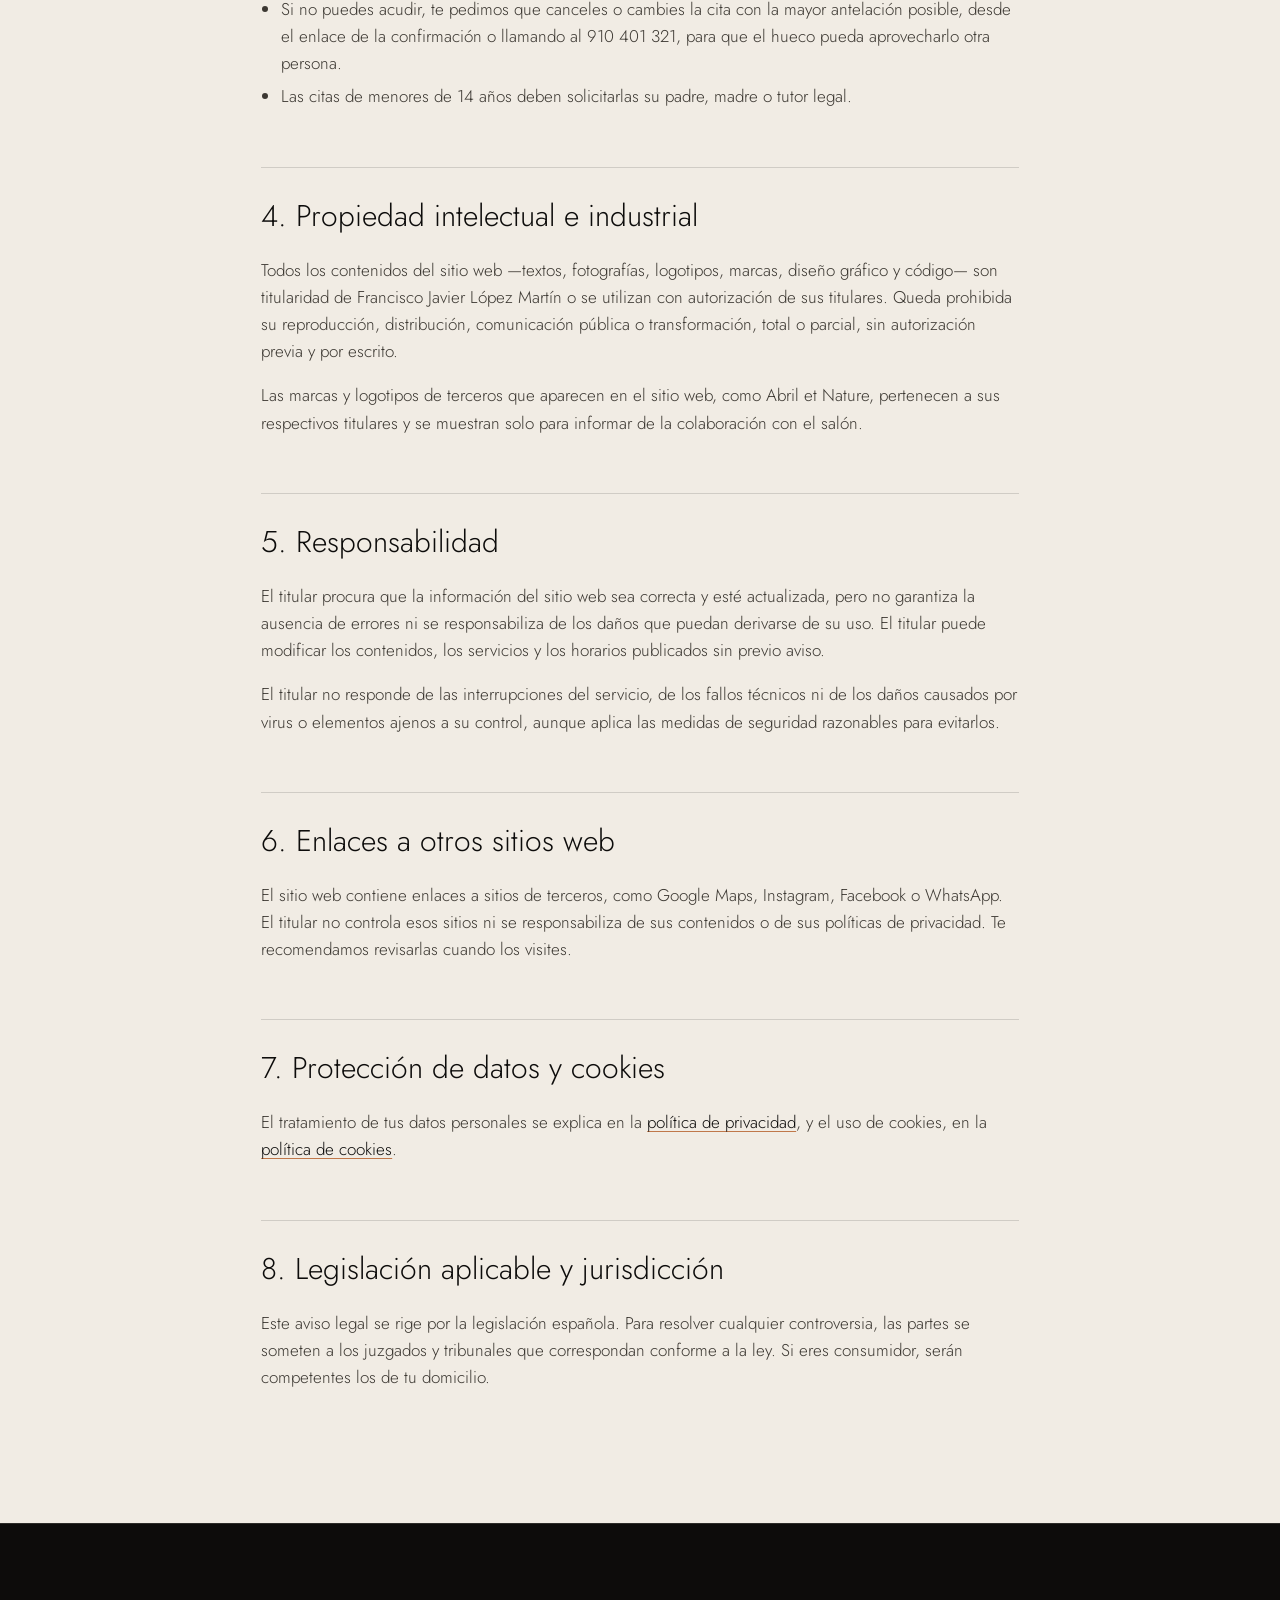
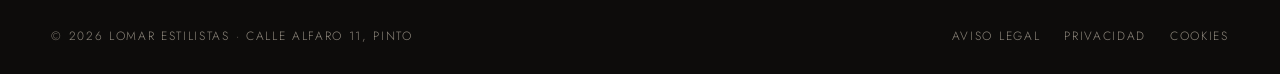
==== commit 963aa7da: "Cabecera común en páginas legales y carta de servicios más legible - Aviso legal, privacidad y cooki" ====
--- a/prototipo/aviso-legal.html
+++ b/prototipo/aviso-legal.html
@@ -9,12 +9,50 @@
 <link rel="stylesheet" href="assets/css/fonts.css">
 <link rel="stylesheet" href="assets/css/main.css">
 </head>
-<body>
-<header class="legal-head">
-  <a href="index.html" aria-label="Volver a la página de inicio"><img src="assets/img/logo-blanco.png" alt="LOMAR Estilistas"></a>
-  <nav aria-label="Textos legales"><a href="aviso-legal.html" aria-current="page">Aviso legal</a><a href="privacidad.html">Privacidad</a><a href="cookies.html">Cookies</a></nav>
-  <a class="btn btn--copper" href="index.html">Volver a la web</a>
+<body class="page-legal">
+<!-- CABECERA COMÚN (generada por tools/sync-legal.py) -->
+<!-- Aviso de prototipo -->
+<div class="proto-badge" role="note">Prototipo de diseño · las reservas son simuladas</div>
+
+<header class="nav">
+  <a class="nav__logo" href="index.html" aria-label="LOMAR Estilistas, inicio">
+    <img src="assets/img/logo-blanco.png" alt="LOMAR Estilistas" width="64" height="64">
+  </a>
+  <nav class="nav__links" aria-label="Principal">
+    <a href="index.html#equipo">Equipo</a>
+    <a href="index.html#servicios">Servicios</a>
+    <a href="index.html#color">Color</a>
+    <a href="index.html#salon">El salón</a>
+    <a href="index.html#contacto">Contacto</a>
+  </nav>
+  <div class="nav__actions">
+    <div class="social">
+      <a href="https://www.facebook.com/315380262516977" target="_blank" rel="noopener" aria-label="LOMAR Estilistas en Facebook" title="Facebook"><svg viewBox="0 0 24 24" aria-hidden="true"><path class="fill" d="M13.5 21v-7.6h2.6l.4-3h-3V8.5c0-.9.3-1.5 1.5-1.5h1.6V4.3c-.3 0-1.2-.1-2.3-.1-2.3 0-3.9 1.4-3.9 4v2.2H7.8v3h2.6V21h3.1z"/></svg></a>
+      <a href="https://www.instagram.com/lomarestilistas" target="_blank" rel="noopener" aria-label="LOMAR Estilistas en Instagram" title="Instagram"><svg viewBox="0 0 24 24" aria-hidden="true"><rect x="3" y="3" width="18" height="18" rx="5"/><circle cx="12" cy="12" r="4.2"/><circle cx="17.4" cy="6.6" r="1" class="fill"/></svg></a>
+    </div>
+    <a class="nav__tel" href="tel:+34910401321">910 401 321</a>
+    <button class="btn btn--copper js-book" data-magnetic>Reservar cita</button>
+    <button class="nav__burger js-menu" aria-label="Abrir menú" aria-expanded="false"><span></span><span></span></button>
+  </div>
 </header>
+
+<div class="menu" aria-hidden="true">
+  <nav>
+    <a href="index.html#equipo"><small>01</small>Equipo</a>
+    <a href="index.html#servicios"><small>02</small>Servicios</a>
+    <a href="index.html#color"><small>03</small>Color</a>
+    <a href="index.html#salon"><small>04</small>El salón</a>
+    <a href="index.html#contacto"><small>05</small>Contacto</a>
+  </nav>
+  <div class="menu__foot">
+    <a href="tel:+34910401321">910 401 321</a>
+    <div class="social">
+      <a href="https://www.facebook.com/315380262516977" target="_blank" rel="noopener" aria-label="LOMAR Estilistas en Facebook" title="Facebook"><svg viewBox="0 0 24 24" aria-hidden="true"><path class="fill" d="M13.5 21v-7.6h2.6l.4-3h-3V8.5c0-.9.3-1.5 1.5-1.5h1.6V4.3c-.3 0-1.2-.1-2.3-.1-2.3 0-3.9 1.4-3.9 4v2.2H7.8v3h2.6V21h3.1z"/></svg></a>
+      <a href="https://www.instagram.com/lomarestilistas" target="_blank" rel="noopener" aria-label="LOMAR Estilistas en Instagram" title="Instagram"><svg viewBox="0 0 24 24" aria-hidden="true"><rect x="3" y="3" width="18" height="18" rx="5"/><circle cx="12" cy="12" r="4.2"/><circle cx="17.4" cy="6.6" r="1" class="fill"/></svg></a>
+    </div>
+  </div>
+</div>
+<!-- /CABECERA COMÚN -->
 
 <main class="legal">
   <div class="wrap">
@@ -77,5 +115,34 @@
     <nav><a href="aviso-legal.html">Aviso legal</a><a href="privacidad.html">Privacidad</a><a href="cookies.html">Cookies</a></nav>
   </div>
 </footer>
+<!-- RESERVA COMÚN (generada por tools/sync-legal.py) -->
+<!-- ============ RESERVA ============ -->
+<div class="book" aria-hidden="true" role="dialog" aria-modal="true" aria-labelledby="book-title">
+  <div class="book__backdrop js-book-close"></div>
+  <aside class="book__panel">
+    <header class="book__head">
+      <div>
+        <p class="eyebrow">Reserva online</p>
+        <h2 id="book-title" class="book__title js-book-title">Elige servicio</h2>
+      </div>
+      <button class="book__close js-book-close" aria-label="Cerrar">✕</button>
+    </header>
+    <ol class="book__steps js-steps">
+      <li class="is-active">Servicio</li><li>Profesional</li><li>Fecha y hora</li><li>Tus datos</li>
+    </ol>
+    <div class="book__body js-book-body"></div>
+    <footer class="book__foot js-book-foot">
+      <div class="book__summary js-summary"></div>
+      <div class="book__nav">
+        <button class="btn btn--ghost js-prev">Atrás</button>
+        <button class="btn btn--copper js-next" disabled>Continuar</button>
+      </div>
+    </footer>
+  </aside>
+</div>
+<!-- /RESERVA COMÚN -->
+<script src="assets/js/data.js"></script>
+<script src="assets/js/legal.js"></script>
+<script src="assets/js/booking.js"></script>
 </body>
 </html>
--- a/prototipo/assets/css/main.css
+++ b/prototipo/assets/css/main.css
@@ -96,6 +96,16 @@
 body.menu-open .menu nav a:nth-child(2){transition-delay:.05s}body.menu-open .menu nav a:nth-child(3){transition-delay:.1s}body.menu-open .menu nav a:nth-child(4){transition-delay:.15s}body.menu-open .menu nav a:nth-child(5){transition-delay:.2s}
 .menu__foot{margin-top:auto;display:flex;justify-content:space-between;font-size:13px;letter-spacing:.14em;text-transform:uppercase;color:var(--muted)}
 
+/* Redes sociales en la cabecera y el menú */
+.social{display:flex;align-items:center;gap:6px}
+.social a{width:38px;height:38px;border-radius:50%;border:1px solid var(--line);display:flex;align-items:center;justify-content:center;transition:background .35s,border-color .35s,color .35s,transform .4s var(--ease-out)}
+.social a:hover{background:var(--copper);border-color:var(--copper);color:var(--ink);transform:translateY(-2px)}
+.social svg{width:17px;height:17px;fill:none;stroke:currentColor;stroke-width:1.6}
+.social svg .fill{fill:currentColor;stroke:none}
+.nav__actions>.social{padding-right:4px}
+.menu__foot{align-items:center}
+.menu__foot .social a{width:44px;height:44px}
+
 /* ---------- Hero ---------- */
 .hero{position:relative;height:100vh;height:100svh;min-height:620px;overflow:hidden;display:flex;flex-direction:column;justify-content:flex-end}
 .hero__slides{position:absolute;inset:0}
@@ -169,9 +179,9 @@
 .svc{list-style:none;margin:0;padding:0;border-top:1px solid var(--line)}
 .svc__item{border-bottom:1px solid var(--line)}
 .svc__row{width:100%;display:grid;grid-template-columns:70px 1fr auto 52px;align-items:center;gap:20px;padding:clamp(22px,2.6vw,36px) 0;text-align:left;transition:padding .5s var(--ease),color .4s}
-.svc__num{font-size:12px;letter-spacing:.2em;color:var(--muted)}
+.svc__num{font-size:13px;letter-spacing:.2em;color:var(--sand)}
 .svc__name{font-size:clamp(28px,4.2vw,64px);font-weight:200;line-height:1;letter-spacing:-.015em;transition:transform .6s var(--ease)}
-.svc__count{font-size:12px;letter-spacing:.18em;text-transform:uppercase;color:var(--muted)}
+.svc__count{font-size:13px;letter-spacing:.16em;text-transform:uppercase;color:var(--sand)}
 .svc__plus{width:52px;height:52px;border:1px solid var(--line);border-radius:50%;position:relative;transition:background .4s,border-color .4s,transform .6s var(--ease)}
 .svc__plus::before,.svc__plus::after{content:"";position:absolute;left:50%;top:50%;width:16px;height:1px;background:currentColor;transform:translate(-50%,-50%)}
 .svc__plus::after{transform:translate(-50%,-50%) rotate(90deg);transition:transform .5s var(--ease)}
@@ -183,11 +193,14 @@
 .svc__panel{display:grid;grid-template-rows:0fr;transition:grid-template-rows .7s var(--ease)}
 .svc__item.is-open .svc__panel{grid-template-rows:1fr}
 .svc__panel>div{overflow:hidden}
-.svc__list{list-style:none;margin:0;padding:0 0 36px 90px;columns:2;column-gap:56px}
-.svc__list li{break-inside:avoid;display:flex;justify-content:space-between;align-items:baseline;gap:16px;padding:13px 0;border-bottom:1px dashed var(--line);font-size:16px}
-.svc__list li span:last-child{flex:none;color:var(--muted);font-size:13px;letter-spacing:.06em}
-.svc__list li button{text-align:left;transition:color .3s}
-.svc__list li button:hover{color:var(--copper-2)}
+.svc__hint{margin:0 0 8px 90px;font-size:13px;letter-spacing:.12em;text-transform:uppercase;color:var(--sand)}
+.svc__list{list-style:none;margin:0;padding:0 0 40px 90px;columns:2;column-gap:56px}
+.svc__list li{break-inside:avoid;border-bottom:1px solid rgba(241,236,228,.18)}
+.svc__list li button{width:100%;display:flex;justify-content:space-between;align-items:center;gap:16px;padding:16px 10px 16px 0;text-align:left;font-size:19px;font-weight:400;line-height:1.35;color:var(--bone);transition:color .3s,padding .4s var(--ease-out)}
+.svc__time{flex:none;display:inline-flex;align-items:center;gap:6px;font-size:14px;font-weight:400;letter-spacing:.02em;color:var(--copper-2);border:1px solid rgba(216,146,95,.45);border-radius:99px;padding:4px 11px;white-space:nowrap;transition:background .3s,color .3s}
+.svc__time svg{width:14px;height:14px;fill:none;stroke:currentColor;stroke-width:1.8;stroke-linecap:round}
+.svc__list li button:hover{color:var(--copper-2);padding-left:8px}
+.svc__list li button:hover .svc__time{background:var(--copper);color:var(--ink);border-color:var(--copper)}
 .svc-float{position:fixed;left:0;top:0;z-index:20;width:300px;aspect-ratio:4/5;pointer-events:none;overflow:hidden;opacity:0;transform:scale(.6);transition:opacity .35s,transform .5s var(--ease-out);border-radius:4px}
 .svc-float.is-on{opacity:1;transform:scale(1)}
 .svc-float img{width:100%;height:100%;object-fit:cover}
@@ -371,6 +384,7 @@
 /* ---------- Responsive ---------- */
 @media (max-width:1100px){
   .nav__links,.nav__tel{display:none}
+  .nav__actions>.social{display:none}
   .nav__burger{display:block}
 }
 @media (max-width:820px){
@@ -387,6 +401,8 @@
   .svc__num,.svc__count{display:none}
   .svc__plus{width:44px;height:44px}
   .svc__list{columns:1;padding-left:0}
+  .svc__hint{margin-left:0}
+  .svc__list li button{font-size:17px}
   .svc-float{display:none}
   .color{height:auto!important}
   .color__pin{position:relative;height:auto;flex-direction:column;align-items:stretch;padding:90px 0}
@@ -419,7 +435,7 @@
 
 /* ---------- Aviso de prototipo (quitar en producción) ---------- */
 .proto-badge{position:fixed;left:16px;bottom:16px;z-index:95;background:var(--bone);color:var(--ink);font-size:11px;letter-spacing:.12em;text-transform:uppercase;padding:8px 12px;border-radius:99px;box-shadow:0 4px 18px rgba(0,0,0,.25);pointer-events:none}
-@media (max-width:820px){.proto-badge{left:50%;transform:translateX(-50%);bottom:10px;white-space:nowrap;font-size:10px}}
+@media (max-width:820px){.menu{padding-bottom:64px}.proto-badge{left:50%;transform:translateX(-50%);bottom:10px;white-space:nowrap;font-size:10px}}
 
 /* ---------- Información básica RGPD en la reserva ---------- */
 .b-legal{font-size:12px;line-height:1.5;color:var(--muted-dark);margin:4px 0 0;padding:12px 14px;border:1px solid var(--line-dark);border-radius:6px}
@@ -453,3 +469,7 @@
 .legal code{font-size:13px;background:var(--bone-2);padding:1px 6px;border-radius:4px;word-break:break-all}
 .pending{background:#f6d9c7;color:#8a3b1c;padding:1px 6px;border-radius:4px;font-weight:500}
 @media (max-width:820px){.legal table{min-width:0}.legal thead{display:none}.legal tr{display:block;border-bottom:1px solid var(--line-dark)}.legal td{display:block;border:0;padding:4px 16px}.legal td:first-child{padding-top:16px;font-weight:500;color:var(--ink)}.legal td:last-child{padding-bottom:16px}.legal td::before{content:attr(data-label);display:block;font-size:11px;letter-spacing:.12em;text-transform:uppercase;color:var(--muted-dark);font-weight:400}.legal-head nav{display:none}.legal dl{grid-template-columns:1fr;gap:2px}.legal dd{margin-bottom:12px}}
+
+/* ---------- Páginas interiores con la cabecera común ---------- */
+.page-legal .nav{background:rgba(13,12,11,.94);backdrop-filter:blur(14px);-webkit-backdrop-filter:blur(14px)}
+.page-legal .legal{padding-top:clamp(150px,14vw,200px)}
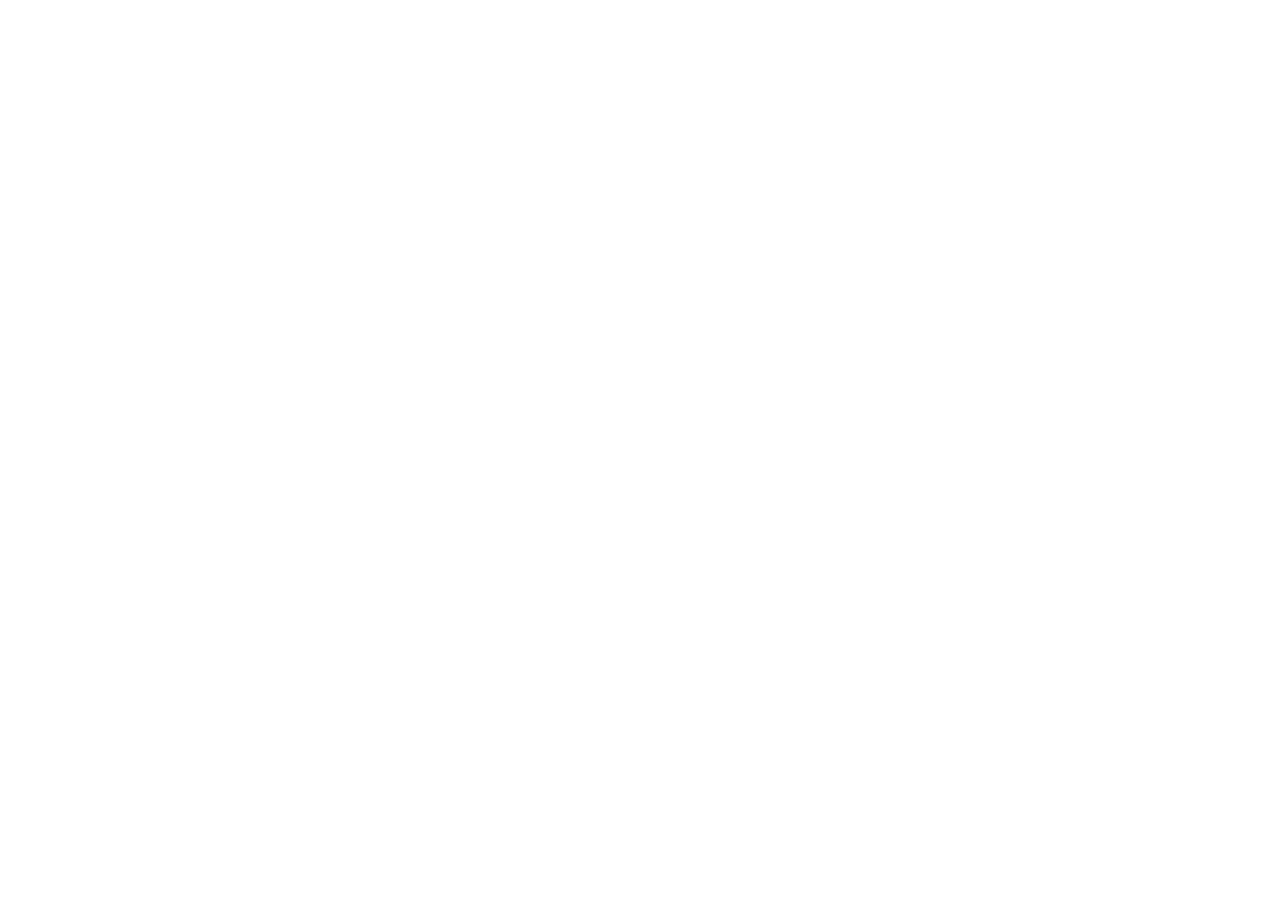
==== commit 61f7a35a: "Redirigir de http a https desde las páginas (sin bucles en Dinahosting) Co-Authored-By: Claude Opus " ====
--- a/prototipo/aviso-legal.html
+++ b/prototipo/aviso-legal.html
@@ -3,6 +3,7 @@
 <head>
 <meta charset="utf-8">
 <meta name="viewport" content="width=device-width, initial-scale=1">
+<script>/* Si se entra por http://, pasar a https:// (sin tocar las pruebas en local) */if(location.protocol==="http:"&&!/^(localhost|127\.0\.0\.1)$/.test(location.hostname))location.replace("https://"+location.host+location.pathname+location.search+location.hash);</script>
 <title>Aviso legal · LOMAR Estilistas</title>
 <meta name="robots" content="noindex,nofollow">
 <meta name="theme-color" content="#0d0c0b">
@@ -122,7 +123,7 @@
   <aside class="book__panel">
     <header class="book__head">
       <div>
-        <p class="eyebrow">Reserva online</p>
+        <p class="eyebrow">Reserva online · Simulación</p>
         <h2 id="book-title" class="book__title js-book-title">Elige servicio</h2>
       </div>
       <button class="book__close js-book-close" aria-label="Cerrar">✕</button>
--- a/prototipo/assets/css/main.css
+++ b/prototipo/assets/css/main.css
@@ -321,15 +321,15 @@
 
 .b-search{width:100%;border:0;border-bottom:1px solid var(--line-dark);background:none;font:inherit;font-size:18px;padding:12px 0;margin-bottom:12px;outline:none}
 .b-search:focus{border-color:var(--copper)}
-.b-tabs{display:flex;gap:8px;overflow-x:auto;padding:6px 0 18px;scrollbar-width:none}
-.b-tabs button{flex:none;font-size:12px;letter-spacing:.1em;text-transform:uppercase;padding:9px 14px;border-radius:99px;border:1px solid var(--line-dark);transition:background .3s,color .3s}
+.b-tabs{display:flex;flex-wrap:wrap;gap:8px;padding:6px 0 18px}
+.b-tabs button{flex:none;font-size:12px;letter-spacing:.1em;text-transform:uppercase;padding:9px 14px;background:#fff;border-radius:99px;border:1px solid var(--line-dark);transition:background .3s,color .3s}
 .b-tabs button.is-active{background:var(--ink);color:var(--bone);border-color:var(--ink)}
 .b-list{list-style:none;margin:0;padding:0}
-.b-opt{width:100%;display:flex;justify-content:space-between;align-items:center;gap:16px;padding:16px 18px;margin-bottom:8px;border:1px solid var(--line-dark);border-radius:6px;text-align:left;transition:border-color .3s,background .3s,transform .3s var(--ease-out)}
+.b-opt{width:100%;font-size:17px;display:flex;justify-content:space-between;align-items:center;gap:16px;padding:16px 18px;margin-bottom:8px;border:1px solid var(--line-dark);border-radius:6px;text-align:left;transition:border-color .3s,background .3s,transform .3s var(--ease-out)}
 .b-opt:hover{border-color:var(--ink);transform:translateX(4px)}
 .b-opt.is-selected{background:var(--ink);color:var(--bone);border-color:var(--ink)}
-.b-opt small{flex:none;font-size:12px;letter-spacing:.08em;color:var(--muted-dark)}
-.b-opt.is-selected small{color:var(--sand)}
+.b-opt small{flex:none;font-size:13px;font-weight:400;color:#8f512c;border:1px solid rgba(192,120,74,.5);border-radius:99px;padding:3px 10px;white-space:nowrap}
+.b-opt.is-selected small{color:var(--bone);border-color:var(--copper)}
 .b-group{font-size:11px;letter-spacing:.2em;text-transform:uppercase;color:var(--muted-dark);margin:22px 0 10px}
 .b-staff{display:grid;grid-template-columns:repeat(3,1fr);gap:14px}
 .b-person{border:1px solid var(--line-dark);border-radius:8px;overflow:hidden;text-align:left;transition:border-color .3s,transform .4s var(--ease-out)}
@@ -434,6 +434,7 @@
 }
 
 /* ---------- Aviso de prototipo (quitar en producción) ---------- */
+body.is-locked .proto-badge,body.menu-open .proto-badge{opacity:0}
 .proto-badge{position:fixed;left:16px;bottom:16px;z-index:95;background:var(--bone);color:var(--ink);font-size:11px;letter-spacing:.12em;text-transform:uppercase;padding:8px 12px;border-radius:99px;box-shadow:0 4px 18px rgba(0,0,0,.25);pointer-events:none}
 @media (max-width:820px){.menu{padding-bottom:64px}.proto-badge{left:50%;transform:translateX(-50%);bottom:10px;white-space:nowrap;font-size:10px}}
 
